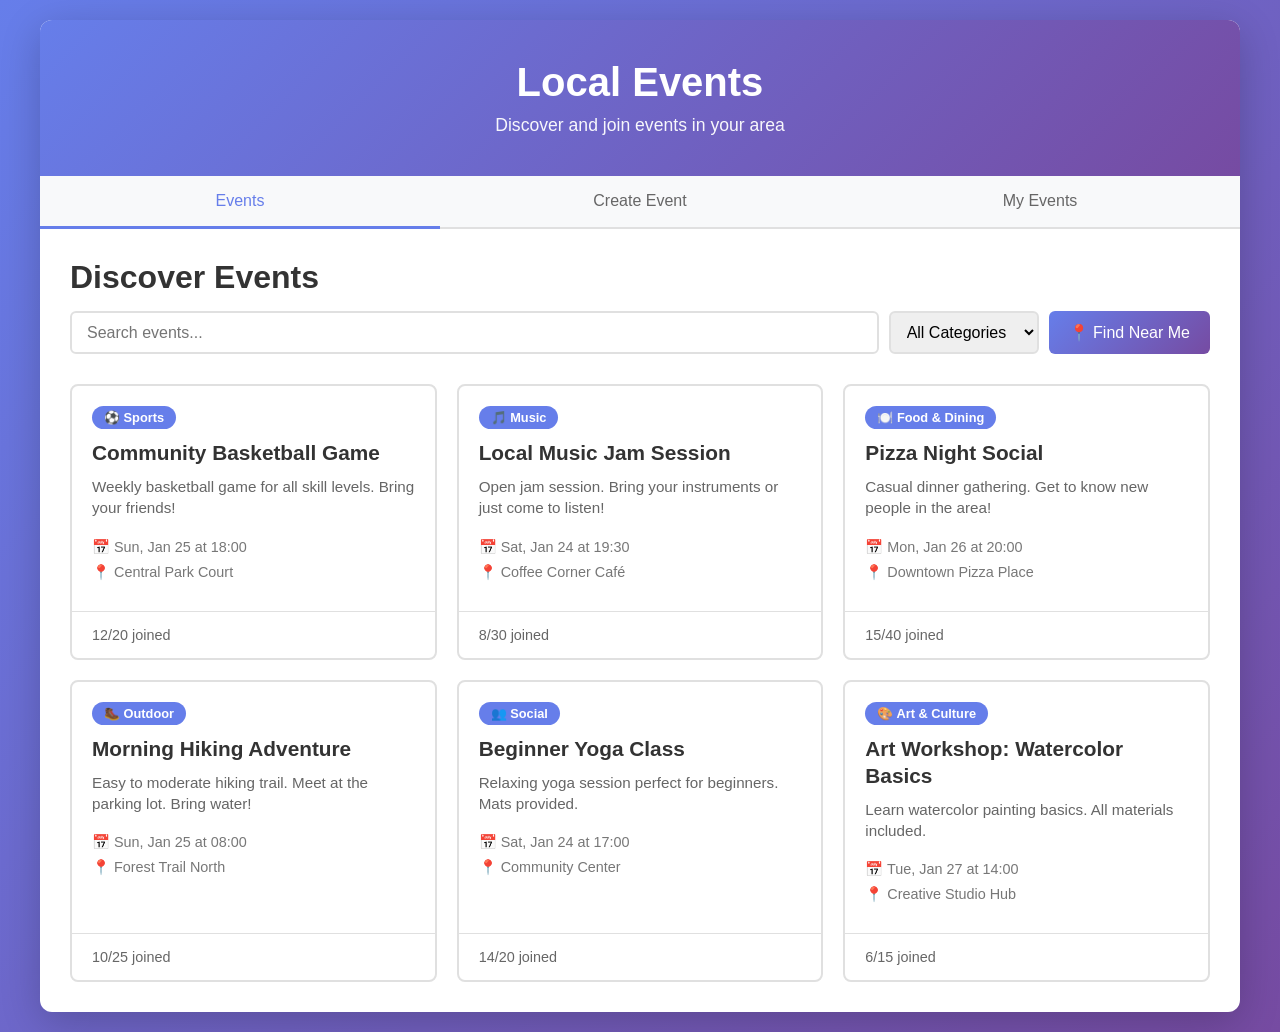
==== app/index.html @ acb05aa5 "1st Basic version" ====
<!DOCTYPE html>
<html lang="en">
<head>
    <meta charset="UTF-8">
    <meta name="viewport" content="width=device-width, initial-scale=1.0">
    <title>Local Events - Create, Join & Discover Events</title>
    <link rel="stylesheet" href="css/style.css">
</head>
<body>
    <div class="container">
        <!-- Header -->
        <header class="header">
            <h1>Local Events</h1>
            <p class="tagline">Discover and join events in your area</p>
        </header>

        <!-- Navigation Tabs -->
        <nav class="nav-tabs">
            <button class="tab-btn active" data-tab="events">Events</button>
            <button class="tab-btn" data-tab="create">Create Event</button>
            <button class="tab-btn" data-tab="joined">My Events</button>
        </nav>

        <!-- Events Tab -->
        <div id="events" class="tab-content active">
            <div class="section-header">
                <h2>Discover Events</h2>
                <div class="controls">
                    <input type="text" id="searchInput" placeholder="Search events..." class="search-input">
                    <select id="categoryFilter" class="category-filter">
                        <option value="">All Categories</option>
                        <option value="sports">Sports</option>
                        <option value="music">Music</option>
                        <option value="food">Food & Dining</option>
                        <option value="outdoor">Outdoor</option>
                        <option value="social">Social</option>
                        <option value="education">Education</option>
                        <option value="art">Art & Culture</option>
                        <option value="other">Other</option>
                    </select>
                    <button id="getLocationBtn" class="btn-primary">📍 Find Near Me</button>
                </div>
            </div>

            <div id="eventsList" class="events-grid">
                <div class="loading-placeholder">Loading events...</div>
            </div>
        </div>

        <!-- Create Event Tab -->
        <div id="create" class="tab-content">
            <div class="section-header">
                <h2>Create a New Event</h2>
            </div>

            <form id="createEventForm" class="create-form">
                <div class="form-group">
                    <label for="eventTitle">Event Title</label>
                    <input type="text" id="eventTitle" required placeholder="Enter event title">
                </div>

                <div class="form-row">
                    <div class="form-group">
                        <label for="eventCategory">Category</label>
                        <select id="eventCategory" required>
                            <option value="">Select category</option>
                            <option value="sports">Sports</option>
                            <option value="music">Music</option>
                            <option value="food">Food & Dining</option>
                            <option value="outdoor">Outdoor</option>
                            <option value="social">Social</option>
                            <option value="education">Education</option>
                            <option value="art">Art & Culture</option>
                            <option value="other">Other</option>
                        </select>
                    </div>

                    <div class="form-group">
                        <label for="eventDate">Date</label>
                        <input type="date" id="eventDate" required>
                    </div>

                    <div class="form-group">
                        <label for="eventTime">Time</label>
                        <input type="time" id="eventTime" required>
                    </div>
                </div>

                <div class="form-group">
                    <label for="eventLocation">Location</label>
                    <input type="text" id="eventLocation" required placeholder="Enter event location">
                </div>

                <div class="form-row">
                    <div class="form-group">
                        <label for="eventLatitude">Latitude</label>
                        <input type="number" id="eventLatitude" step="0.0001" placeholder="e.g., 55.6761">
                    </div>

                    <div class="form-group">
                        <label for="eventLongitude">Longitude</label>
                        <input type="number" id="eventLongitude" step="0.0001" placeholder="e.g., 12.5683">
                    </div>

                    <div class="form-group">
                        <button type="button" id="getCoordinates" class="btn-secondary">📍 Get My Location</button>
                    </div>
                </div>

                <div class="form-group">
                    <label for="eventDescription">Description</label>
                    <textarea id="eventDescription" rows="5" placeholder="Tell people about your event..."></textarea>
                </div>

                <div class="form-group">
                    <label for="eventCapacity">Max Participants</label>
                    <input type="number" id="eventCapacity" min="1" value="50">
                </div>

                <button type="submit" class="btn-primary btn-large">Create Event</button>
            </form>
        </div>

        <!-- My Events Tab -->
        <div id="joined" class="tab-content">
            <div class="section-header">
                <h2>My Events</h2>
            </div>

            <div id="joinedEventsList" class="events-grid">
                <div class="empty-state">You haven't joined any events yet. <br>Check out events in the "Events" tab!</div>
            </div>
        </div>
    </div>

    <!-- Event Detail Modal -->
    <div id="eventModal" class="modal">
        <div class="modal-content">
            <span class="close">&times;</span>
            <div id="modalBody"></div>
        </div>
    </div>

    <script src="js/app.js"></script>
</body>
</html>
---- app/css/style.css ----
/* ========== Global Styles ========== */
* {
    margin: 0;
    padding: 0;
    box-sizing: border-box;
}

body {
    font-family: 'Segoe UI', Tahoma, Geneva, Verdana, sans-serif;
    background: linear-gradient(135deg, #667eea 0%, #764ba2 100%);
    min-height: 100vh;
    padding: 20px;
}

.container {
    max-width: 1200px;
    margin: 0 auto;
    background: white;
    border-radius: 12px;
    box-shadow: 0 10px 40px rgba(0, 0, 0, 0.2);
    overflow: hidden;
}

/* ========== Header ========== */
.header {
    background: linear-gradient(135deg, #667eea 0%, #764ba2 100%);
    color: white;
    padding: 40px 20px;
    text-align: center;
}

.header h1 {
    font-size: 2.5em;
    margin-bottom: 10px;
    font-weight: 700;
}

.tagline {
    font-size: 1.1em;
    opacity: 0.95;
}

/* ========== Navigation Tabs ========== */
.nav-tabs {
    display: flex;
    border-bottom: 2px solid #e0e0e0;
    background: #f8f9fa;
}

.tab-btn {
    flex: 1;
    padding: 16px 20px;
    border: none;
    background: none;
    cursor: pointer;
    font-size: 1em;
    font-weight: 500;
    color: #666;
    transition: all 0.3s ease;
    border-bottom: 3px solid transparent;
    margin-bottom: -2px;
}

.tab-btn:hover {
    background: #e8e8e8;
    color: #333;
}

.tab-btn.active {
    color: #667eea;
    border-bottom-color: #667eea;
}

/* ========== Tab Content ========== */
.tab-content {
    display: none;
    padding: 30px;
    animation: fadeIn 0.3s ease;
}

.tab-content.active {
    display: block;
}

@keyframes fadeIn {
    from {
        opacity: 0;
    }
    to {
        opacity: 1;
    }
}

.section-header {
    margin-bottom: 30px;
}

.section-header h2 {
    color: #333;
    font-size: 2em;
    margin-bottom: 15px;
}

.controls {
    display: flex;
    gap: 10px;
    flex-wrap: wrap;
}

/* ========== Search & Filter ========== */
.search-input,
.category-filter {
    padding: 10px 15px;
    border: 2px solid #e0e0e0;
    border-radius: 6px;
    font-size: 1em;
    transition: border-color 0.3s ease;
}

.search-input {
    flex: 1;
    min-width: 200px;
}

.search-input:focus,
.category-filter:focus {
    outline: none;
    border-color: #667eea;
}

.category-filter {
    padding: 10px 12px;
}

/* ========== Buttons ========== */
.btn-primary,
.btn-secondary {
    padding: 10px 20px;
    border: none;
    border-radius: 6px;
    cursor: pointer;
    font-size: 1em;
    font-weight: 500;
    transition: all 0.3s ease;
}

.btn-primary {
    background: linear-gradient(135deg, #667eea 0%, #764ba2 100%);
    color: white;
}

.btn-primary:hover {
    transform: translateY(-2px);
    box-shadow: 0 5px 15px rgba(102, 126, 234, 0.4);
}

.btn-primary:active {
    transform: translateY(0);
}

.btn-secondary {
    background: #f0f0f0;
    color: #333;
}

.btn-secondary:hover {
    background: #e0e0e0;
}

.btn-large {
    width: 100%;
    padding: 15px 20px;
    font-size: 1.1em;
}

/* ========== Form Styles ========== */
.create-form {
    background: #f8f9fa;
    padding: 25px;
    border-radius: 8px;
    max-width: 600px;
}

.form-group {
    margin-bottom: 20px;
    display: flex;
    flex-direction: column;
}

.form-group label {
    font-weight: 600;
    color: #333;
    margin-bottom: 8px;
}

.form-group input,
.form-group textarea,
.form-group select {
    padding: 12px;
    border: 2px solid #e0e0e0;
    border-radius: 6px;
    font-size: 1em;
    font-family: inherit;
    transition: border-color 0.3s ease;
}

.form-group input:focus,
.form-group textarea:focus,
.form-group select:focus {
    outline: none;
    border-color: #667eea;
}

.form-group textarea {
    resize: vertical;
}

.form-row {
    display: grid;
    grid-template-columns: repeat(auto-fit, minmax(150px, 1fr));
    gap: 15px;
}

/* ========== Events Grid ========== */
.events-grid {
    display: grid;
    grid-template-columns: repeat(auto-fill, minmax(280px, 1fr));
    gap: 20px;
}

.event-card {
    background: white;
    border: 2px solid #e0e0e0;
    border-radius: 8px;
    overflow: hidden;
    cursor: pointer;
    transition: all 0.3s ease;
    display: flex;
    flex-direction: column;
}

.event-card:hover {
    border-color: #667eea;
    box-shadow: 0 8px 25px rgba(102, 126, 234, 0.2);
    transform: translateY(-5px);
}

.event-category {
    display: inline-block;
    background: #667eea;
    color: white;
    padding: 4px 12px;
    border-radius: 20px;
    font-size: 0.8em;
    font-weight: 600;
    margin-bottom: 10px;
    width: fit-content;
}

.event-card-content {
    padding: 20px;
    flex: 1;
    display: flex;
    flex-direction: column;
}

.event-card h3 {
    color: #333;
    font-size: 1.3em;
    margin-bottom: 10px;
    line-height: 1.3;
}

.event-card p {
    color: #666;
    font-size: 0.95em;
    margin-bottom: 10px;
    line-height: 1.4;
}

.event-meta {
    display: flex;
    flex-direction: column;
    gap: 8px;
    margin: 10px 0;
    color: #777;
    font-size: 0.9em;
}

.event-meta-item {
    display: flex;
    align-items: center;
    gap: 8px;
}

.event-distance {
    color: #667eea;
    font-weight: 600;
    margin: 10px 0;
}

.event-footer {
    padding: 15px 20px;
    border-top: 1px solid #e0e0e0;
    display: flex;
    justify-content: space-between;
    align-items: center;
}

.event-participants {
    color: #666;
    font-size: 0.9em;
}

.event-card.joined {
    background: #f0f8ff;
    border-color: #667eea;
}

.joined-badge {
    background: #4caf50;
    color: white;
    padding: 4px 8px;
    border-radius: 4px;
    font-size: 0.8em;
    font-weight: 600;
}

/* ========== Loading & Empty States ========== */
.loading-placeholder,
.empty-state {
    grid-column: 1 / -1;
    text-align: center;
    padding: 60px 20px;
    color: #999;
    font-size: 1.1em;
}

.empty-state {
    background: #f8f9fa;
    border-radius: 8px;
    padding: 40px 20px;
}

/* ========== Modal ========== */
.modal {
    display: none;
    position: fixed;
    z-index: 1000;
    left: 0;
    top: 0;
    width: 100%;
    height: 100%;
    background: rgba(0, 0, 0, 0.5);
    animation: fadeIn 0.3s ease;
}

.modal.show {
    display: block;
}

.modal-content {
    background: white;
    margin: 5% auto;
    padding: 30px;
    border-radius: 12px;
    max-width: 600px;
    max-height: 85vh;
    overflow-y: auto;
    position: relative;
    box-shadow: 0 10px 40px rgba(0, 0, 0, 0.3);
}

.close {
    position: absolute;
    right: 20px;
    top: 15px;
    font-size: 2em;
    font-weight: bold;
    color: #999;
    cursor: pointer;
    transition: color 0.3s ease;
}

.close:hover {
    color: #333;
}

.modal-header {
    margin-bottom: 20px;
}

.modal-header h2 {
    color: #333;
    font-size: 1.8em;
    margin-bottom: 5px;
}

.modal-category {
    display: inline-block;
    background: #667eea;
    color: white;
    padding: 5px 15px;
    border-radius: 20px;
    font-size: 0.85em;
    font-weight: 600;
    margin-bottom: 15px;
}

.modal-body {
    color: #666;
}

.modal-body p {
    margin-bottom: 15px;
    line-height: 1.6;
}

.modal-meta {
    background: #f8f9fa;
    padding: 15px;
    border-radius: 6px;
    margin: 20px 0;
}

.modal-meta-item {
    display: flex;
    align-items: center;
    gap: 10px;
    margin-bottom: 10px;
    color: #333;
}

.modal-meta-item:last-child {
    margin-bottom: 0;
}

.modal-actions {
    display: flex;
    gap: 10px;
    margin-top: 25px;
    justify-content: flex-end;
}

.btn-join {
    flex: 1;
}

.btn-leave {
    background: #f44336;
    color: white;
}

.btn-leave:hover {
    background: #d32f2f;
}

/* ========== Responsive Design ========== */
@media (max-width: 768px) {
    .header h1 {
        font-size: 2em;
    }

    .controls {
        flex-direction: column;
    }

    .search-input {
        min-width: 100%;
    }

    .events-grid {
        grid-template-columns: 1fr;
    }

    .form-row {
        grid-template-columns: 1fr;
    }

    .nav-tabs {
        flex-wrap: wrap;
    }

    .tab-btn {
        min-width: 120px;
    }

    .tab-content {
        padding: 20px;
    }

    .modal-content {
        margin: 20px;
        max-height: 90vh;
    }
}

@media (max-width: 480px) {
    .header h1 {
        font-size: 1.5em;
    }

    .tagline {
        font-size: 0.95em;
    }

    .section-header h2 {
        font-size: 1.5em;
    }

    .tab-btn {
        font-size: 0.9em;
        padding: 12px 10px;
    }

    .modal-actions {
        flex-direction: column;
    }
}

/* ========== Success Messages ========== */
.success-message {
    background: #4caf50;
    color: white;
    padding: 15px;
    border-radius: 6px;
    margin-bottom: 20px;
    animation: slideDown 0.3s ease;
}

@keyframes slideDown {
    from {
        transform: translateY(-100%);
        opacity: 0;
    }
    to {
        transform: translateY(0);
        opacity: 1;
    }
}

/* ========== Utility Classes ========== */
.text-center {
    text-align: center;
}

.mt-2 {
    margin-top: 20px;
}

.hidden {
    display: none;
}
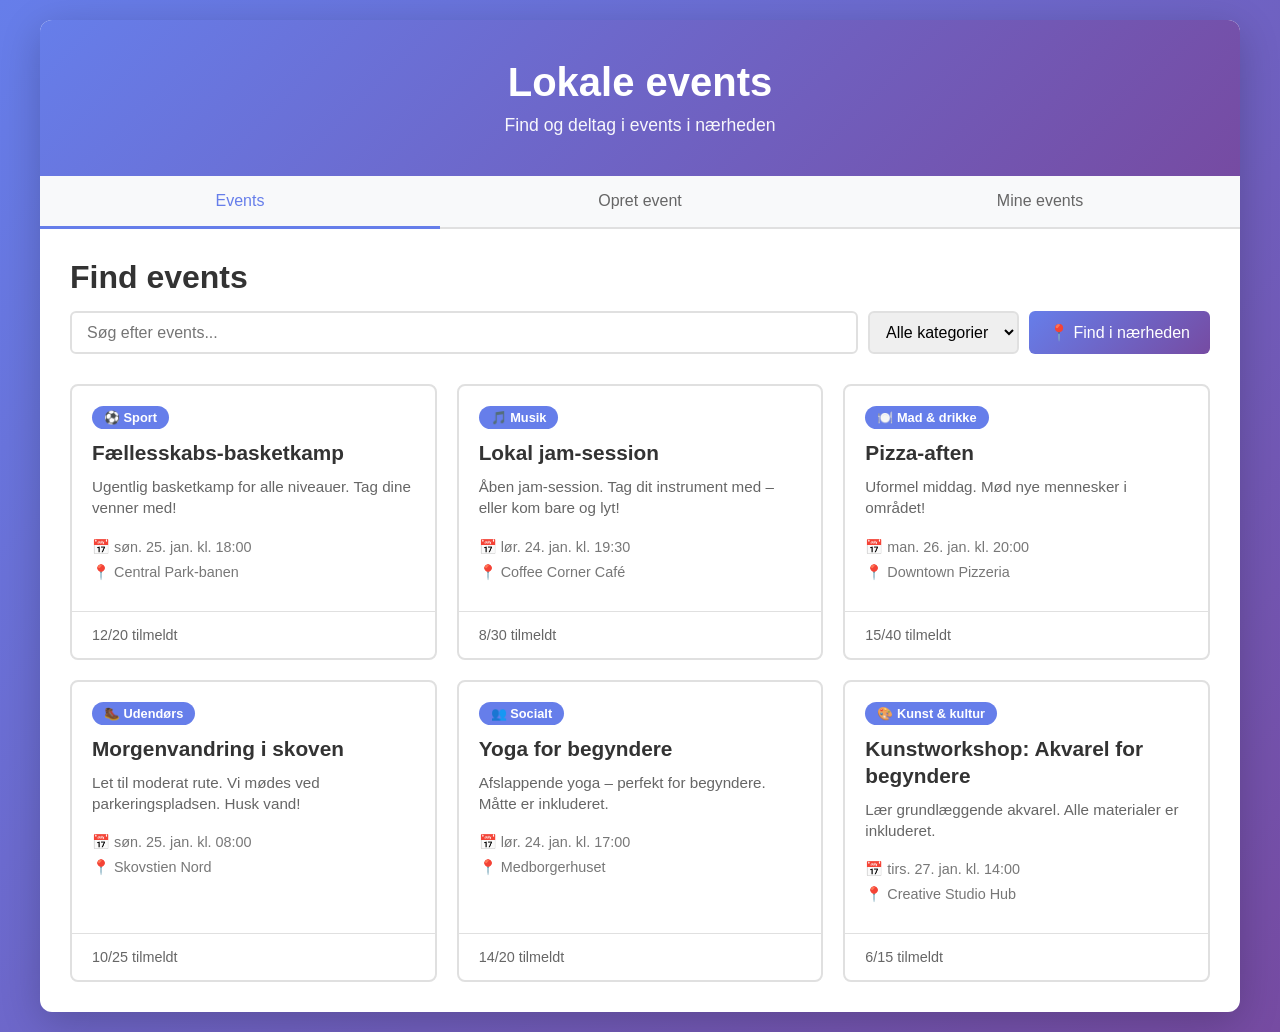
==== commit 7fcf04d1: "Fixed geolocation" ====
--- a/app/index.html
+++ b/app/index.html
@@ -1,134 +1,134 @@
 <!DOCTYPE html>
-<html lang="en">
+<html lang="da">
 <head>
     <meta charset="UTF-8">
     <meta name="viewport" content="width=device-width, initial-scale=1.0">
-    <title>Local Events - Create, Join & Discover Events</title>
+    <title>Lokale events – Opret, deltag og find events</title>
     <link rel="stylesheet" href="css/style.css">
 </head>
 <body>
     <div class="container">
         <!-- Header -->
         <header class="header">
-            <h1>Local Events</h1>
-            <p class="tagline">Discover and join events in your area</p>
+            <h1>Lokale events</h1>
+            <p class="tagline">Find og deltag i events i nærheden</p>
         </header>
 
         <!-- Navigation Tabs -->
         <nav class="nav-tabs">
             <button class="tab-btn active" data-tab="events">Events</button>
-            <button class="tab-btn" data-tab="create">Create Event</button>
-            <button class="tab-btn" data-tab="joined">My Events</button>
+            <button class="tab-btn" data-tab="create">Opret event</button>
+            <button class="tab-btn" data-tab="joined">Mine events</button>
         </nav>
 
         <!-- Events Tab -->
         <div id="events" class="tab-content active">
             <div class="section-header">
-                <h2>Discover Events</h2>
+                <h2>Find events</h2>
                 <div class="controls">
-                    <input type="text" id="searchInput" placeholder="Search events..." class="search-input">
+                    <input type="text" id="searchInput" placeholder="Søg efter events..." class="search-input">
                     <select id="categoryFilter" class="category-filter">
-                        <option value="">All Categories</option>
-                        <option value="sports">Sports</option>
-                        <option value="music">Music</option>
-                        <option value="food">Food & Dining</option>
-                        <option value="outdoor">Outdoor</option>
-                        <option value="social">Social</option>
-                        <option value="education">Education</option>
-                        <option value="art">Art & Culture</option>
-                        <option value="other">Other</option>
+                        <option value="">Alle kategorier</option>
+                        <option value="sports">Sport</option>
+                        <option value="music">Musik</option>
+                        <option value="food">Mad & drikke</option>
+                        <option value="outdoor">Udendørs</option>
+                        <option value="social">Socialt</option>
+                        <option value="education">Uddannelse</option>
+                        <option value="art">Kunst & kultur</option>
+                        <option value="other">Andet</option>
                     </select>
-                    <button id="getLocationBtn" class="btn-primary">📍 Find Near Me</button>
+                    <button id="getLocationBtn" class="btn-primary">📍 Find i nærheden</button>
                 </div>
             </div>
 
             <div id="eventsList" class="events-grid">
-                <div class="loading-placeholder">Loading events...</div>
+                <div class="loading-placeholder">Indlæser events...</div>
             </div>
         </div>
 
         <!-- Create Event Tab -->
         <div id="create" class="tab-content">
             <div class="section-header">
-                <h2>Create a New Event</h2>
+                <h2>Opret et nyt event</h2>
             </div>
 
             <form id="createEventForm" class="create-form">
                 <div class="form-group">
-                    <label for="eventTitle">Event Title</label>
-                    <input type="text" id="eventTitle" required placeholder="Enter event title">
+                    <label for="eventTitle">Titel</label>
+                    <input type="text" id="eventTitle" required placeholder="Indtast titel">
                 </div>
 
                 <div class="form-row">
                     <div class="form-group">
-                        <label for="eventCategory">Category</label>
+                        <label for="eventCategory">Kategori</label>
                         <select id="eventCategory" required>
-                            <option value="">Select category</option>
-                            <option value="sports">Sports</option>
-                            <option value="music">Music</option>
-                            <option value="food">Food & Dining</option>
-                            <option value="outdoor">Outdoor</option>
-                            <option value="social">Social</option>
-                            <option value="education">Education</option>
-                            <option value="art">Art & Culture</option>
-                            <option value="other">Other</option>
+                            <option value="">Vælg kategori</option>
+                            <option value="sports">Sport</option>
+                            <option value="music">Musik</option>
+                            <option value="food">Mad & drikke</option>
+                            <option value="outdoor">Udendørs</option>
+                            <option value="social">Socialt</option>
+                            <option value="education">Uddannelse</option>
+                            <option value="art">Kunst & kultur</option>
+                            <option value="other">Andet</option>
                         </select>
                     </div>
 
                     <div class="form-group">
-                        <label for="eventDate">Date</label>
+                        <label for="eventDate">Dato</label>
                         <input type="date" id="eventDate" required>
                     </div>
 
                     <div class="form-group">
-                        <label for="eventTime">Time</label>
+                        <label for="eventTime">Tidspunkt</label>
                         <input type="time" id="eventTime" required>
                     </div>
                 </div>
 
                 <div class="form-group">
-                    <label for="eventLocation">Location</label>
-                    <input type="text" id="eventLocation" required placeholder="Enter event location">
+                    <label for="eventLocation">Sted</label>
+                    <input type="text" id="eventLocation" required placeholder="Indtast sted">
                 </div>
 
                 <div class="form-row">
                     <div class="form-group">
-                        <label for="eventLatitude">Latitude</label>
-                        <input type="number" id="eventLatitude" step="0.0001" placeholder="e.g., 55.6761">
+                        <label for="eventLatitude">Breddegrad</label>
+                        <input type="number" id="eventLatitude" step="0.0001" placeholder="fx 55.6761">
                     </div>
 
                     <div class="form-group">
-                        <label for="eventLongitude">Longitude</label>
-                        <input type="number" id="eventLongitude" step="0.0001" placeholder="e.g., 12.5683">
+                        <label for="eventLongitude">Længdegrad</label>
+                        <input type="number" id="eventLongitude" step="0.0001" placeholder="fx 12.5683">
                     </div>
 
                     <div class="form-group">
-                        <button type="button" id="getCoordinates" class="btn-secondary">📍 Get My Location</button>
+                        <button type="button" id="getCoordinates" class="btn-secondary">📍 Brug min placering</button>
                     </div>
                 </div>
 
                 <div class="form-group">
-                    <label for="eventDescription">Description</label>
-                    <textarea id="eventDescription" rows="5" placeholder="Tell people about your event..."></textarea>
+                    <label for="eventDescription">Beskrivelse</label>
+                    <textarea id="eventDescription" rows="5" placeholder="Fortæl lidt om dit event..."></textarea>
                 </div>
 
                 <div class="form-group">
-                    <label for="eventCapacity">Max Participants</label>
+                    <label for="eventCapacity">Maks. deltagere</label>
                     <input type="number" id="eventCapacity" min="1" value="50">
                 </div>
 
-                <button type="submit" class="btn-primary btn-large">Create Event</button>
+                <button type="submit" class="btn-primary btn-large">Opret event</button>
             </form>
         </div>
 
         <!-- My Events Tab -->
         <div id="joined" class="tab-content">
             <div class="section-header">
-                <h2>My Events</h2>
+                <h2>Mine events</h2>
             </div>
 
             <div id="joinedEventsList" class="events-grid">
-                <div class="empty-state">You haven't joined any events yet. <br>Check out events in the "Events" tab!</div>
+                <div class="empty-state">Du har ikke tilmeldt dig nogen events endnu. <br>Se events under fanen "Events"!</div>
             </div>
         </div>
     </div>
@@ -140,7 +140,6 @@
             <div id="modalBody"></div>
         </div>
     </div>
-
     <script src="js/app.js"></script>
 </body>
 </html>
